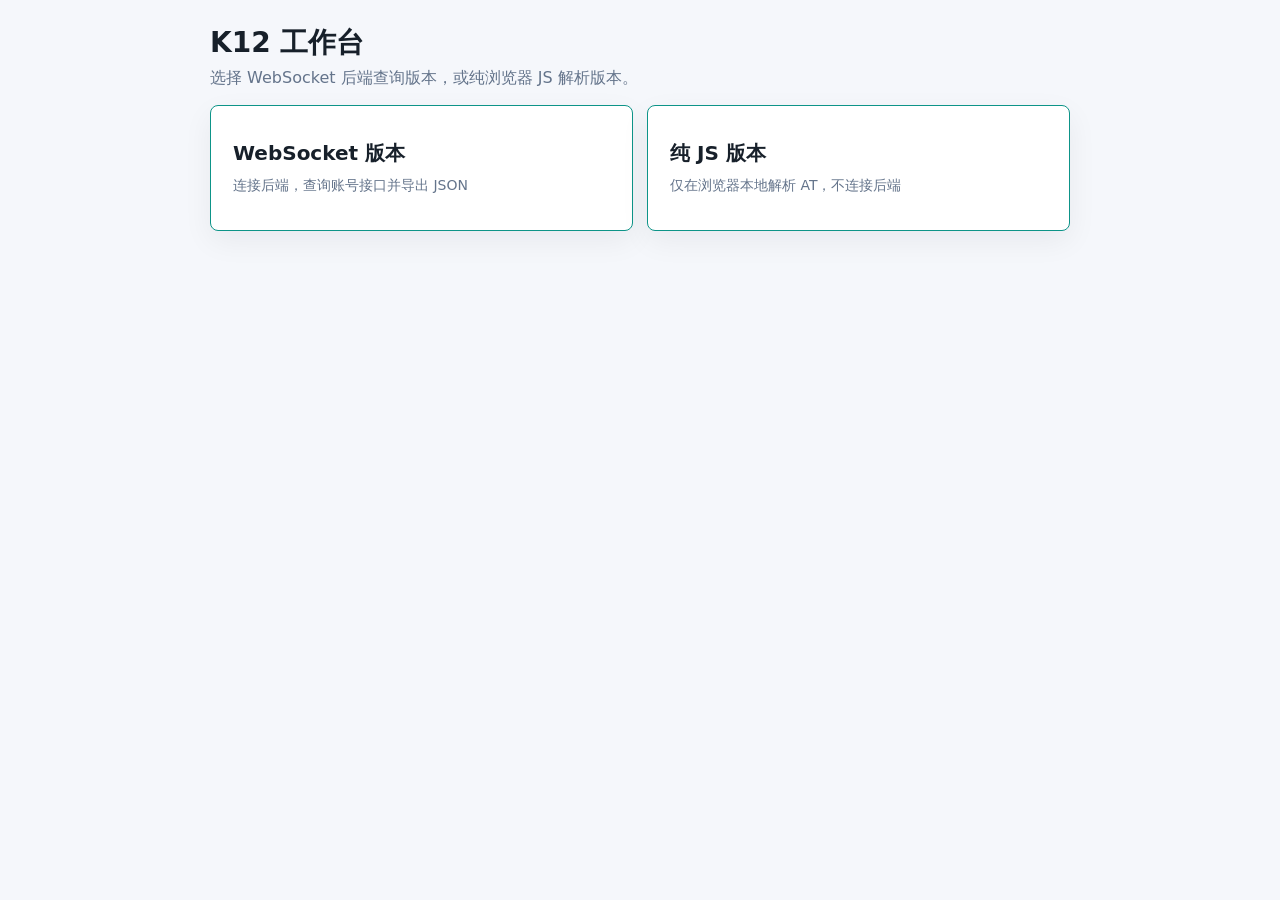
==== static/index.html @ ba9e9958 "2026.7.2A" ====
<!doctype html>
<html lang="zh-CN">
<head>
  <meta charset="utf-8" />
  <meta name="viewport" content="width=device-width, initial-scale=1" />
  <title>K12 工作台入口</title>
  <link rel="stylesheet" href="/static/style.css" />
</head>
<body>
  <main class="page home-page">
    <section class="topbar">
      <div>
        <h1>K12 工作台</h1>
        <p>选择 WebSocket 后端查询版本，或纯浏览器 JS 解析版本。</p>
      </div>
    </section>

    <section class="home-actions">
      <a class="home-button" href="/html/websocket">
        <span>WebSocket 版本</span>
        <small>连接后端，查询账号接口并导出 JSON</small>
      </a>
      <a class="home-button secondary" href="/html/js">
        <span>纯 JS 版本</span>
        <small>仅在浏览器本地解析 AT，不连接后端</small>
      </a>
    </section>
  </main>
</body>
</html>
---- static/style.css ----
:root {
  color-scheme: light;
  --bg: #f5f7fb;
  --surface: #ffffff;
  --line: #d8dee9;
  --text: #17202a;
  --muted: #64748b;
  --accent: #0f766e;
  --accent-soft: #e0f2f1;
  --warn: #b42318;
  --busy: #7c3aed;
}

* { box-sizing: border-box; }

body {
  margin: 0;
  font-family: ui-sans-serif, system-ui, -apple-system, BlinkMacSystemFont, "Segoe UI", sans-serif;
  background: var(--bg);
  color: var(--text);
}

.page {
  width: min(1180px, calc(100vw - 32px));
  margin: 24px auto 48px;
}

.topbar {
  display: flex;
  align-items: center;
  justify-content: space-between;
  gap: 16px;
  margin-bottom: 16px;
}

h1, h2, p { margin: 0; }
h1 { font-size: 28px; font-weight: 760; }
h2 { font-size: 16px; font-weight: 720; }
p { margin-top: 6px; color: var(--muted); }

.status {
  border: 1px solid var(--line);
  background: var(--surface);
  border-radius: 8px;
  padding: 9px 12px;
  min-width: 150px;
  text-align: center;
  font-size: 14px;
}

.status.connected { color: var(--accent); }
.status.disconnected { color: var(--warn); }

.workspace {
  display: grid;
  grid-template-columns: 1fr 1.05fr;
  gap: 14px;
  align-items: start;
}

.panel {
  background: var(--surface);
  border: 1px solid var(--line);
  border-radius: 8px;
  padding: 14px;
  box-shadow: 0 10px 30px rgba(15, 23, 42, 0.06);
}

.panel:nth-child(3) {
  grid-column: 1 / -1;
}

.panel-title {
  display: flex;
  align-items: center;
  justify-content: space-between;
  gap: 12px;
  margin-bottom: 10px;
}

button {
  border: 1px solid #0d9488;
  background: var(--accent);
  color: #fff;
  border-radius: 8px;
  padding: 9px 13px;
  font-weight: 650;
  cursor: pointer;
}

button:hover { background: #115e59; }
button:disabled { cursor: wait; opacity: 0.62; }
button.running,
button.inactive-btn,
button.inactive-btn:hover,
button.inactive-btn:disabled {
  border-color: #94a3b8;
  background: #94a3b8;
  color: #f8fafc;
  cursor: not-allowed;
  opacity: 1;
}

textarea {
  display: block;
  width: 100%;
  resize: vertical;
  border: 1px solid var(--line);
  border-radius: 8px;
  padding: 12px;
  background: #fbfdff;
  color: var(--text);
  font: 13px/1.5 ui-monospace, SFMono-Regular, Menlo, Consolas, monospace;
  outline: none;
}

textarea:focus {
  border-color: #14b8a6;
  box-shadow: 0 0 0 3px var(--accent-soft);
}

.token-box { min-height: 180px; }
.info-box { min-height: 196px; }
.workspace-id-box { min-height: 184px; }
.log-input { min-height: 170px; }

.result-line {
  margin-top: 10px;
  min-height: 22px;
  color: var(--muted);
  font-size: 14px;
  overflow-wrap: anywhere;
}

.result-line.ok { color: var(--accent); }
.result-line.err { color: var(--warn); }
.result-line.busy { color: var(--busy); }

.progress-title,
.field-title {
  margin: 14px 0 8px;
  color: var(--muted);
  font-size: 13px;
  font-weight: 650;
}

.progress-log {
  min-height: 138px;
  max-height: 220px;
  overflow: auto;
  border: 1px solid var(--line);
  border-radius: 8px;
  background: #f8fafc;
  padding: 10px 12px;
  color: #334155;
  white-space: pre-wrap;
  font: 13px/1.55 ui-monospace, SFMono-Regular, Menlo, Consolas, monospace;
}

.home-page {
  max-width: 860px;
}

.home-actions {
  display: grid;
  grid-template-columns: repeat(2, minmax(0, 1fr));
  gap: 14px;
}

.home-button {
  display: flex;
  min-height: 126px;
  flex-direction: column;
  justify-content: center;
  gap: 8px;
  border: 1px solid #0d9488;
  border-radius: 8px;
  background: #ffffff;
  color: var(--text);
  padding: 22px;
  text-decoration: none;
  box-shadow: 0 10px 30px rgba(15, 23, 42, 0.06);
}

.home-button:hover {
  border-color: var(--accent);
  background: var(--accent-soft);
}

.home-button span {
  font-size: 20px;
  font-weight: 760;
}

.home-button small {
  color: var(--muted);
  font-size: 14px;
  line-height: 1.5;
}

@media (max-width: 860px) {
  .topbar {
    align-items: flex-start;
    flex-direction: column;
  }

  .workspace {
    grid-template-columns: 1fr;
  }

  .home-actions {
    grid-template-columns: 1fr;
  }

  .panel:nth-child(3) {
    grid-column: auto;
  }

  .status {
    width: 100%;
  }
}
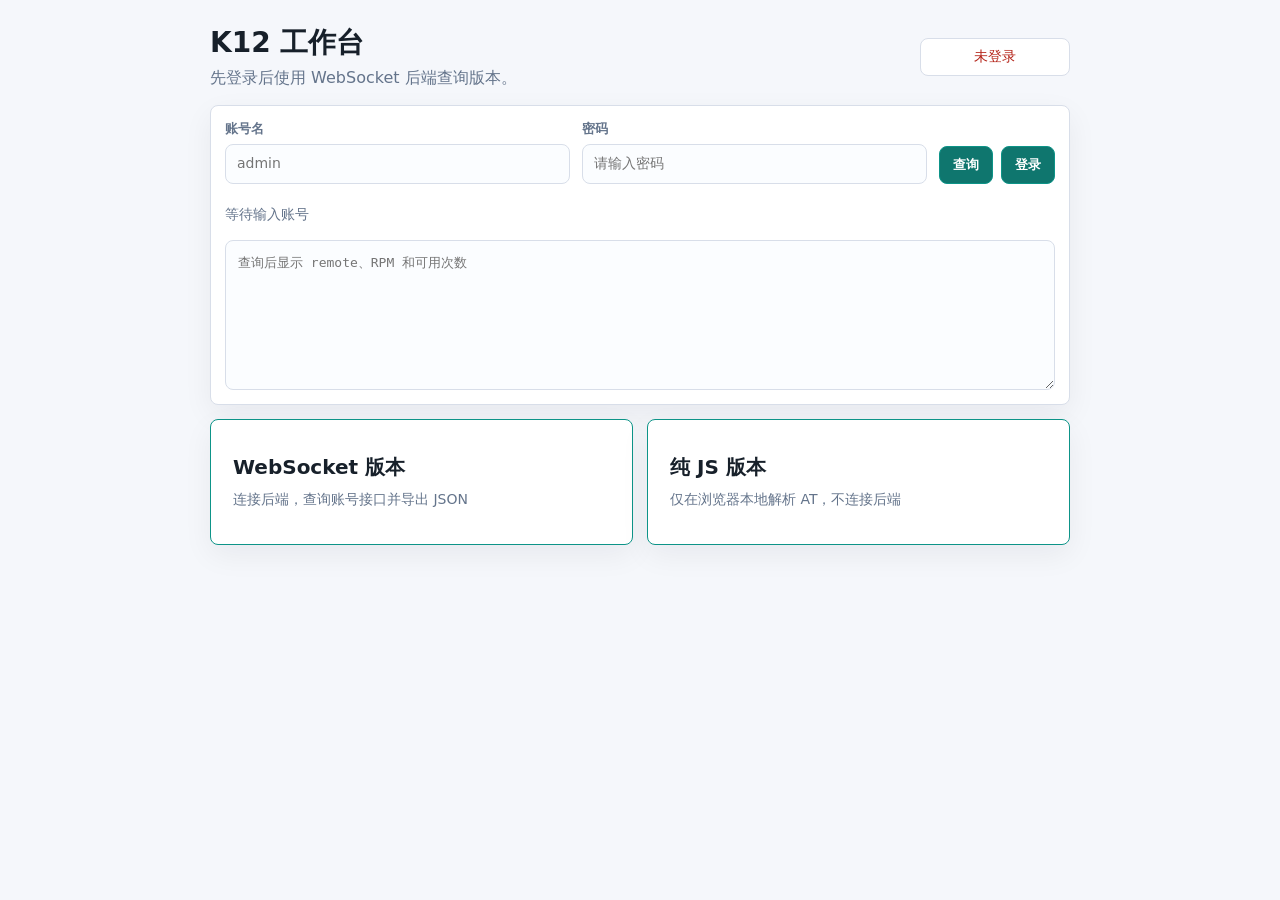
==== commit 20064727: "26.7.3B" ====
--- a/static/index.html
+++ b/static/index.html
@@ -11,8 +11,28 @@
     <section class="topbar">
       <div>
         <h1>K12 工作台</h1>
-        <p>选择 WebSocket 后端查询版本，或纯浏览器 JS 解析版本。</p>
+        <p>先登录后使用 WebSocket 后端查询版本。</p>
       </div>
+      <div id="auth-status" class="status disconnected">未登录</div>
+    </section>
+
+    <section class="login-panel">
+      <div class="login-fields">
+        <label>
+          <span>账号名</span>
+          <input id="login-username" class="text-input" autocomplete="username" placeholder="admin" />
+        </label>
+        <label>
+          <span>密码</span>
+          <input id="login-password" class="text-input" type="password" autocomplete="current-password" placeholder="请输入密码" />
+        </label>
+      </div>
+      <div class="login-buttons">
+        <button id="query-account-btn" type="button">查询</button>
+        <button id="login-btn" type="button">登录</button>
+      </div>
+      <div id="auth-result" class="result-line">等待输入账号</div>
+      <textarea id="risk-output" class="risk-output" spellcheck="false" readonly placeholder="查询后显示 remote、RPM 和可用次数"></textarea>
     </section>
 
     <section class="home-actions">
@@ -26,5 +46,6 @@
       </a>
     </section>
   </main>
+  <script src="/static/index.js?v=260703-entry-session-2"></script>
 </body>
 </html>
--- a/static/style.css
+++ b/static/style.css
@@ -48,6 +48,12 @@
   font-size: 14px;
 }
 
+.topbar-actions {
+  display: flex;
+  align-items: center;
+  gap: 10px;
+}
+
 .status.connected { color: var(--accent); }
 .status.disconnected { color: var(--warn); }
 
@@ -78,6 +84,14 @@
   margin-bottom: 10px;
 }
 
+.panel-actions {
+  display: flex;
+  align-items: center;
+  justify-content: flex-end;
+  gap: 8px;
+  flex-wrap: wrap;
+}
+
 button {
   border: 1px solid #0d9488;
   background: var(--accent);
@@ -90,6 +104,15 @@
 
 button:hover { background: #115e59; }
 button:disabled { cursor: wait; opacity: 0.62; }
+.secondary-btn {
+  border-color: var(--line);
+  background: #ffffff;
+  color: var(--text);
+}
+.secondary-btn:hover {
+  border-color: #94a3b8;
+  background: #f8fafc;
+}
 button.running,
 button.inactive-btn,
 button.inactive-btn:hover,
@@ -101,6 +124,31 @@
   opacity: 1;
 }
 
+label {
+  display: grid;
+  gap: 6px;
+  color: var(--muted);
+  font-size: 13px;
+  font-weight: 650;
+}
+
+.text-input {
+  width: 100%;
+  min-height: 40px;
+  border: 1px solid var(--line);
+  border-radius: 8px;
+  padding: 9px 11px;
+  background: #fbfdff;
+  color: var(--text);
+  font: 14px/1.4 ui-sans-serif, system-ui, -apple-system, BlinkMacSystemFont, "Segoe UI", sans-serif;
+  outline: none;
+}
+
+.text-input:focus {
+  border-color: #14b8a6;
+  box-shadow: 0 0 0 3px var(--accent-soft);
+}
+
 textarea {
   display: block;
   width: 100%;
@@ -161,6 +209,41 @@
   max-width: 860px;
 }
 
+.login-panel {
+  display: grid;
+  grid-template-columns: 1fr auto;
+  gap: 12px;
+  align-items: end;
+  border: 1px solid var(--line);
+  border-radius: 8px;
+  background: var(--surface);
+  padding: 14px;
+  margin-bottom: 14px;
+  box-shadow: 0 10px 30px rgba(15, 23, 42, 0.06);
+}
+
+.login-fields {
+  display: grid;
+  grid-template-columns: repeat(2, minmax(0, 1fr));
+  gap: 12px;
+}
+
+.login-buttons {
+  display: flex;
+  gap: 8px;
+  align-items: end;
+}
+
+.login-panel .result-line,
+.risk-output {
+  grid-column: 1 / -1;
+}
+
+.risk-output {
+  min-height: 150px;
+  max-height: 260px;
+}
+
 .home-actions {
   display: grid;
   grid-template-columns: repeat(2, minmax(0, 1fr));
@@ -212,6 +295,19 @@
     grid-template-columns: 1fr;
   }
 
+  .login-panel,
+  .login-fields {
+    grid-template-columns: 1fr;
+  }
+
+  .login-buttons {
+    width: 100%;
+  }
+
+  .login-buttons button {
+    flex: 1;
+  }
+
   .panel:nth-child(3) {
     grid-column: auto;
   }
@@ -219,4 +315,23 @@
   .status {
     width: 100%;
   }
-}
+
+  .topbar-actions {
+    width: 100%;
+  }
+
+  .topbar-actions .status {
+    flex: 1;
+    width: auto;
+  }
+
+  .panel-title {
+    align-items: flex-start;
+    flex-direction: column;
+  }
+
+  .panel-actions,
+  .panel-actions button {
+    width: 100%;
+  }
+}
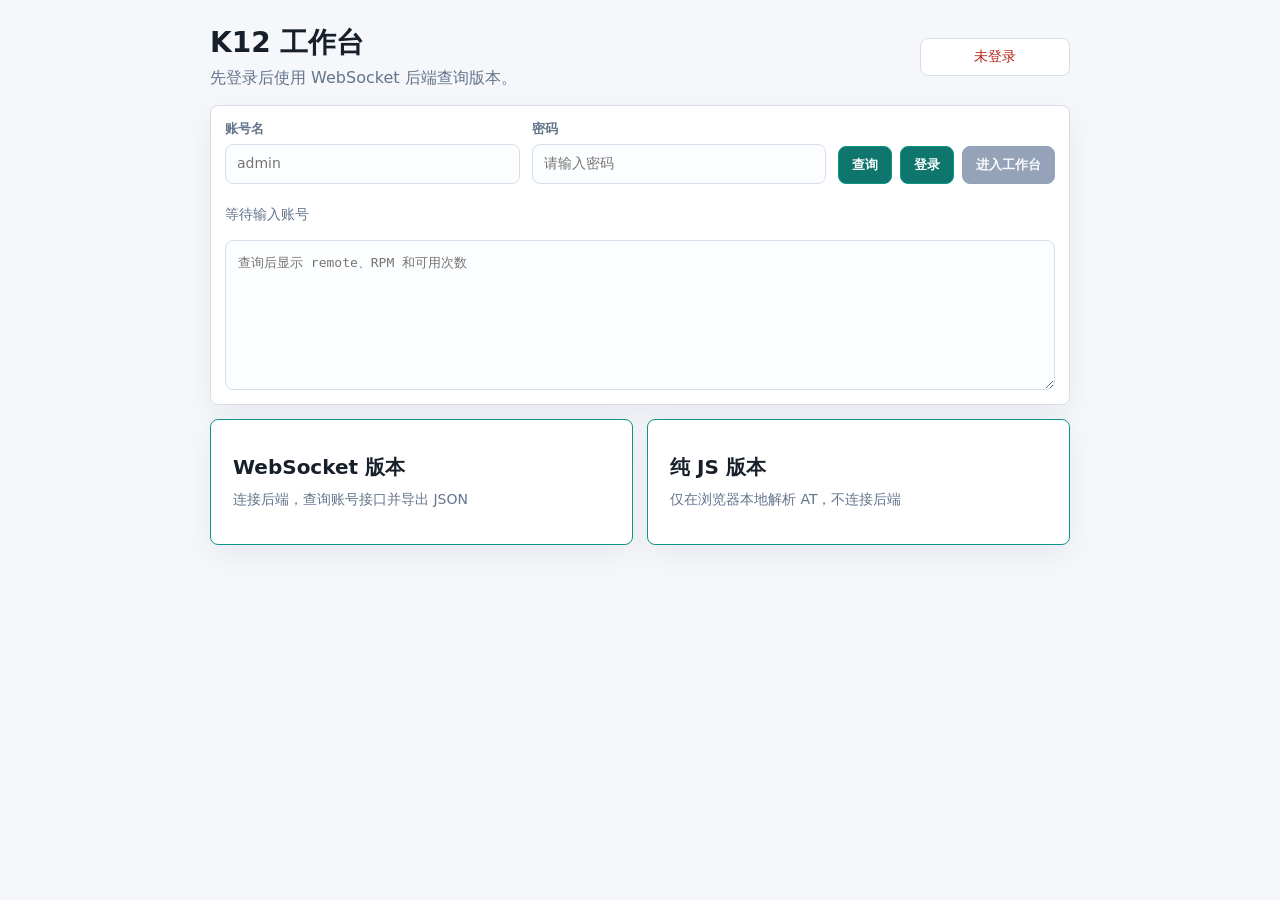
==== commit 176ce982: "26.7.5K" ====
--- a/static/index.html
+++ b/static/index.html
@@ -4,7 +4,7 @@
   <meta charset="utf-8" />
   <meta name="viewport" content="width=device-width, initial-scale=1" />
   <title>K12 工作台入口</title>
-  <link rel="stylesheet" href="/static/style.css" />
+  <link rel="stylesheet" href="/static/style.css?v=260705-im-run" />
 </head>
 <body>
   <main class="page home-page">
@@ -30,6 +30,7 @@
       <div class="login-buttons">
         <button id="query-account-btn" type="button">查询</button>
         <button id="login-btn" type="button">登录</button>
+        <button id="enter-workspace-btn" class="inactive-btn" type="button" disabled>进入工作台</button>
       </div>
       <div id="auth-result" class="result-line">等待输入账号</div>
       <textarea id="risk-output" class="risk-output" spellcheck="false" readonly placeholder="查询后显示 remote、RPM 和可用次数"></textarea>
@@ -46,6 +47,6 @@
       </a>
     </section>
   </main>
-  <script src="/static/index.js?v=260703-entry-session-2"></script>
+  <script src="/static/index.js?v=260705-k12-csv"></script>
 </body>
 </html>
--- a/static/style.css
+++ b/static/style.css
@@ -180,7 +180,14 @@
   overflow-wrap: anywhere;
 }
 
-.result-line.ok { color: var(--accent); }
+.result-line.ok {
+  color: var(--accent);
+  background: var(--accent-soft);
+  border: 1px solid #99f6e4;
+  border-radius: 6px;
+  padding: 8px 10px;
+  font-weight: 720;
+}
 .result-line.err { color: var(--warn); }
 .result-line.busy { color: var(--busy); }
 
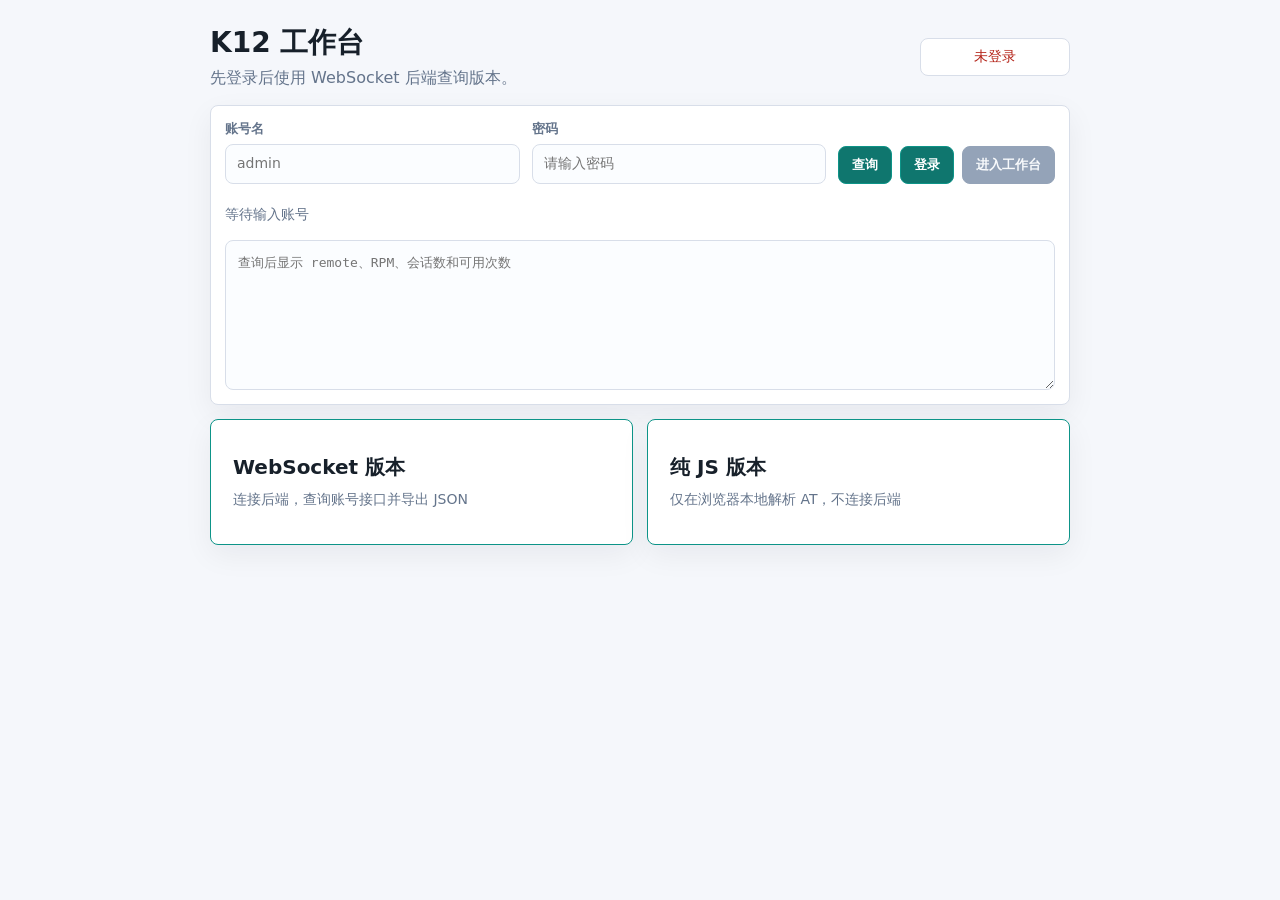
==== commit 5d1afaf5: "26.7.5R" ====
--- a/static/index.html
+++ b/static/index.html
@@ -33,7 +33,7 @@
         <button id="enter-workspace-btn" class="inactive-btn" type="button" disabled>进入工作台</button>
       </div>
       <div id="auth-result" class="result-line">等待输入账号</div>
-      <textarea id="risk-output" class="risk-output" spellcheck="false" readonly placeholder="查询后显示 remote、RPM 和可用次数"></textarea>
+      <textarea id="risk-output" class="risk-output" spellcheck="false" readonly placeholder="查询后显示 remote、RPM、会话数和可用次数"></textarea>
     </section>
 
     <section class="home-actions">
@@ -47,6 +47,6 @@
       </a>
     </section>
   </main>
-  <script src="/static/index.js?v=260705-k12-csv"></script>
+  <script src="/static/index.js?v=260705-session-count"></script>
 </body>
 </html>
--- a/static/style.css
+++ b/static/style.css
@@ -92,6 +92,22 @@
   flex-wrap: wrap;
 }
 
+.checkbox-control {
+  display: inline-flex;
+  align-items: center;
+  gap: 6px;
+  min-height: 38px;
+  color: var(--text);
+  font-size: 13px;
+  white-space: nowrap;
+}
+
+.checkbox-control input {
+  width: 16px;
+  height: 16px;
+  accent-color: var(--accent);
+}
+
 button {
   border: 1px solid #0d9488;
   background: var(--accent);
@@ -341,4 +357,8 @@
   .panel-actions button {
     width: 100%;
   }
-}
+
+  .checkbox-control {
+    width: 100%;
+  }
+}
